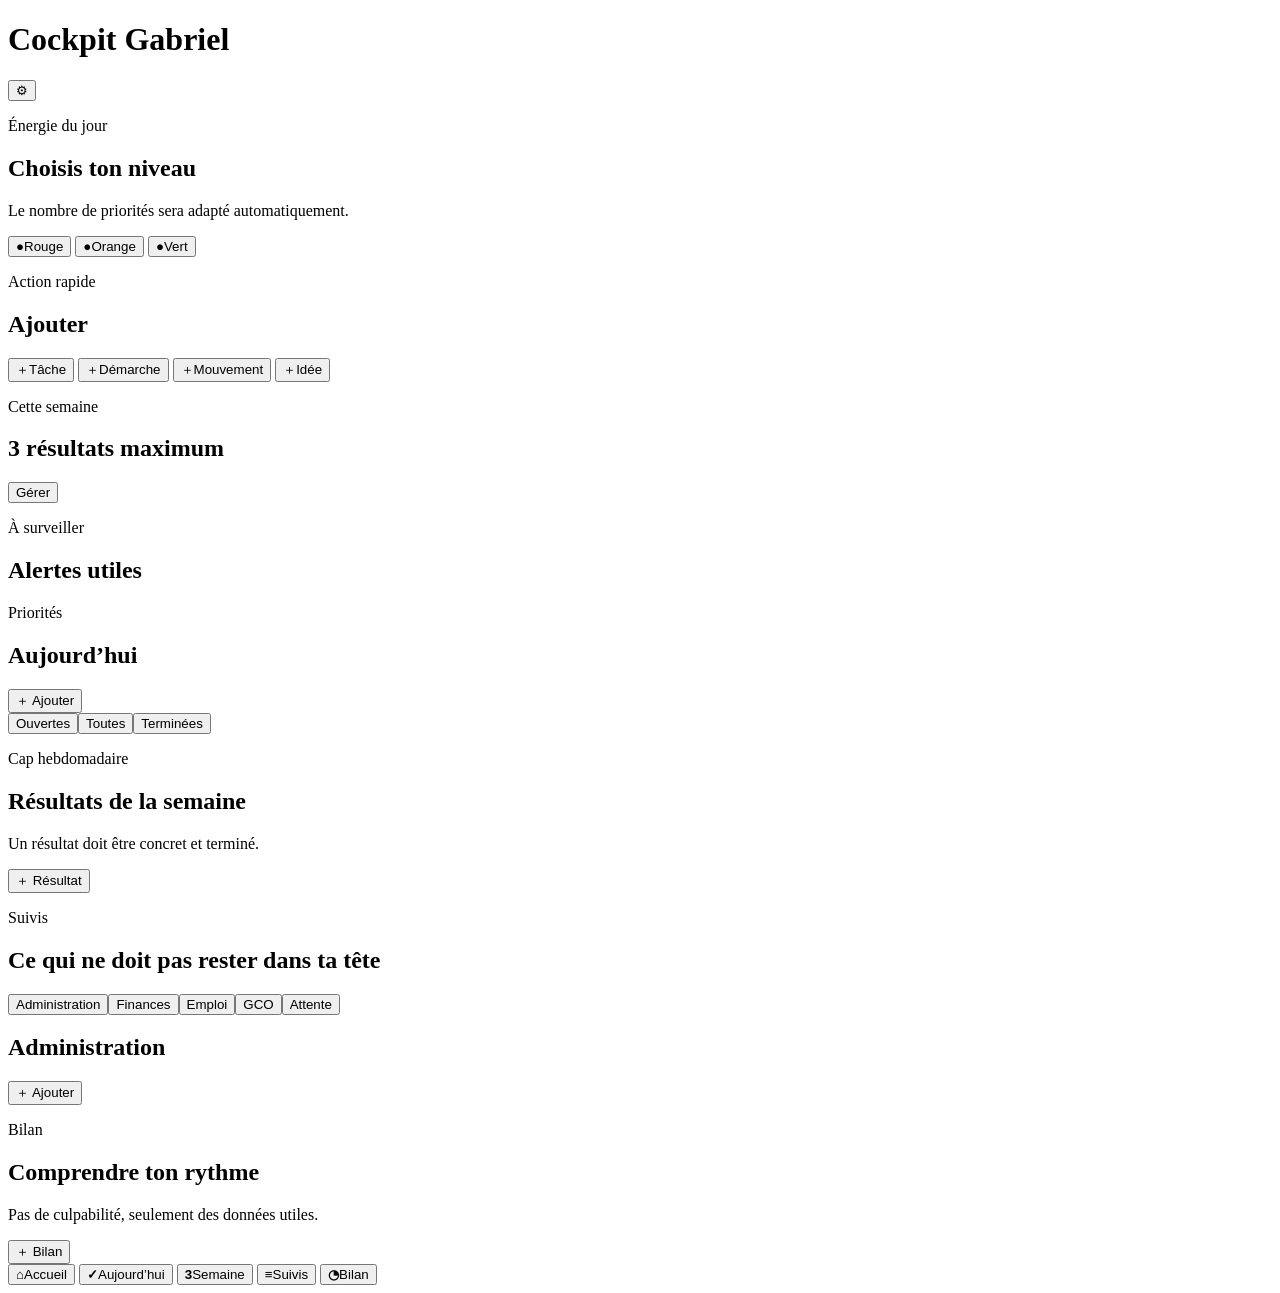
==== index.html @ 53bb4155 "Ajouter l’interface iPhone du cockpit" ====
<!doctype html>
<html lang="fr">
<head>
  <meta charset="utf-8">
  <meta name="viewport" content="width=device-width,initial-scale=1,viewport-fit=cover">
  <meta name="theme-color" content="#071329">
  <meta name="apple-mobile-web-app-capable" content="yes">
  <meta name="apple-mobile-web-app-status-bar-style" content="black-translucent">
  <meta name="apple-mobile-web-app-title" content="Cockpit Gabriel">
  <link rel="manifest" href="manifest.webmanifest">
  <link rel="stylesheet" href="styles.css">
  <title>Cockpit Gabriel</title>
</head>
<body>
  <header class="topbar">
    <div><p id="today" class="eyebrow"></p><h1 id="hello">Cockpit Gabriel</h1></div>
    <button id="backupBtn" class="icon-btn" aria-label="Sauvegarde">⚙︎</button>
  </header>

  <main>
    <section id="home" class="view active">
      <article class="panel energy-panel">
        <p class="eyebrow">Énergie du jour</p>
        <h2 id="energyTitle">Choisis ton niveau</h2>
        <p id="energyAdvice" class="muted">Le nombre de priorités sera adapté automatiquement.</p>
        <div class="energy-grid">
          <button data-energy="Rouge" class="energy red">●<span>Rouge</span></button>
          <button data-energy="Orange" class="energy orange">●<span>Orange</span></button>
          <button data-energy="Vert" class="energy green">●<span>Vert</span></button>
        </div>
      </article>
      <div id="kpis" class="kpis"></div>
      <article class="panel">
        <div class="section-head"><div><p class="eyebrow">Action rapide</p><h2>Ajouter</h2></div></div>
        <div class="quick-grid">
          <button data-add="task">＋<span>Tâche</span></button>
          <button data-add="admin">＋<span>Démarche</span></button>
          <button data-add="finance">＋<span>Mouvement</span></button>
          <button data-add="idea">＋<span>Idée</span></button>
        </div>
      </article>
      <article class="panel">
        <div class="section-head"><div><p class="eyebrow">Cette semaine</p><h2>3 résultats maximum</h2></div><button data-go="week" class="link-btn">Gérer</button></div>
        <div id="homeGoals" class="stack"></div>
      </article>
      <article class="panel">
        <div class="section-head"><div><p class="eyebrow">À surveiller</p><h2>Alertes utiles</h2></div></div>
        <div id="alerts" class="stack"></div>
      </article>
    </section>

    <section id="todayView" class="view">
      <div class="page-head"><div><p class="eyebrow">Priorités</p><h2>Aujourd’hui</h2><p id="limit" class="muted"></p></div><button data-add="task" class="primary">＋ Ajouter</button></div>
      <div class="chips"><button data-filter="open" class="chip active">Ouvertes</button><button data-filter="all" class="chip">Toutes</button><button data-filter="done" class="chip">Terminées</button></div>
      <div id="tasks" class="stack"></div>
    </section>

    <section id="week" class="view">
      <div class="page-head"><div><p class="eyebrow">Cap hebdomadaire</p><h2>Résultats de la semaine</h2><p class="muted">Un résultat doit être concret et terminé.</p></div><button data-add="goal" class="primary">＋ Résultat</button></div>
      <div id="goals" class="stack"></div>
    </section>

    <section id="follow" class="view">
      <div class="page-head"><div><p class="eyebrow">Suivis</p><h2>Ce qui ne doit pas rester dans ta tête</h2></div></div>
      <div class="chips modules"><button data-module="admin" class="chip active">Administration</button><button data-module="finance" class="chip">Finances</button><button data-module="jobs" class="chip">Emploi</button><button data-module="gco" class="chip">GCO</button><button data-module="ideas" class="chip">Attente</button></div>
      <div id="moduleSummary" class="summary"></div>
      <div class="section-head module-title"><h2 id="moduleTitle">Administration</h2><button id="moduleAdd" class="primary">＋ Ajouter</button></div>
      <div id="moduleList" class="stack"></div>
    </section>

    <section id="review" class="view">
      <div class="page-head"><div><p class="eyebrow">Bilan</p><h2>Comprendre ton rythme</h2><p class="muted">Pas de culpabilité, seulement des données utiles.</p></div><button data-add="checkin" class="primary">＋ Bilan</button></div>
      <div id="reviewKpis" class="kpis"></div>
      <div id="checkins" class="stack"></div>
    </section>
  </main>

  <nav class="bottom-nav">
    <button data-view="home" class="active"><b>⌂</b><span>Accueil</span></button>
    <button data-view="todayView"><b>✓</b><span>Aujourd’hui</span></button>
    <button data-view="week"><b>3</b><span>Semaine</span></button>
    <button data-view="follow"><b>≡</b><span>Suivis</span></button>
    <button data-view="review"><b>◔</b><span>Bilan</span></button>
  </nav>

  <dialog id="editor">
    <form id="editorForm">
      <div class="dialog-head"><div><p class="eyebrow" id="formKicker">Nouvel élément</p><h2 id="formTitle">Ajouter</h2></div><button type="button" data-close="editor" class="icon-btn">✕</button></div>
      <div id="fields" class="fields"></div>
      <div class="dialog-actions"><button type="button" data-close="editor" class="secondary">Annuler</button><button class="primary">Enregistrer</button></div>
    </form>
  </dialog>

  <dialog id="settingsDialog">
    <div class="settings-wrap">
      <div class="dialog-head"><div><p class="eyebrow">Données</p><h2>Sauvegarde</h2></div><button type="button" data-close="settingsDialog" class="icon-btn">✕</button></div>
      <p class="muted">Les données restent dans Safari sur cet iPhone. Exporte régulièrement une sauvegarde dans Fichiers ou iCloud Drive.</p>
      <button id="exportBtn" class="primary full">Exporter la sauvegarde</button>
      <label class="secondary full file-label">Restaurer une sauvegarde<input id="importInput" type="file" accept="application/json,.json"></label>
      <button id="resetBtn" class="danger full">Effacer toutes les données</button>
    </div>
  </dialog>

  <div id="toast"></div>
  <script src="app.js"></script>
</body>
</html>
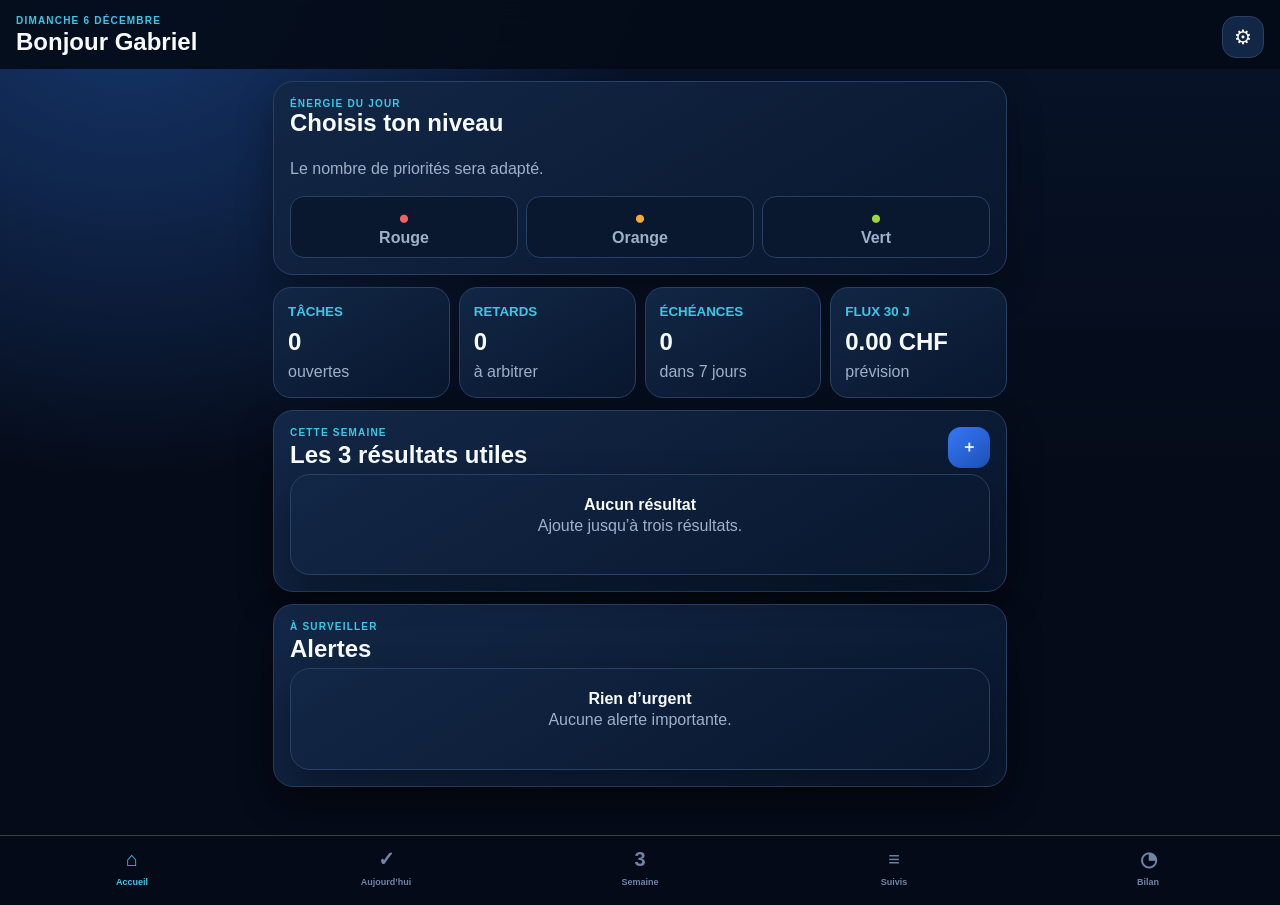
==== commit cb1104ee: "Ouvrir directement Cockpit Gabriel" ====
--- a/index.html
+++ b/index.html
@@ -2,106 +2,12 @@
 <html lang="fr">
 <head>
   <meta charset="utf-8">
-  <meta name="viewport" content="width=device-width,initial-scale=1,viewport-fit=cover">
-  <meta name="theme-color" content="#071329">
-  <meta name="apple-mobile-web-app-capable" content="yes">
-  <meta name="apple-mobile-web-app-status-bar-style" content="black-translucent">
-  <meta name="apple-mobile-web-app-title" content="Cockpit Gabriel">
-  <link rel="manifest" href="manifest.webmanifest">
-  <link rel="stylesheet" href="styles.css">
+  <meta name="viewport" content="width=device-width,initial-scale=1">
+  <meta http-equiv="refresh" content="0; url=./cockpit.html">
   <title>Cockpit Gabriel</title>
+  <script>location.replace('./cockpit.html');</script>
 </head>
 <body>
-  <header class="topbar">
-    <div><p id="today" class="eyebrow"></p><h1 id="hello">Cockpit Gabriel</h1></div>
-    <button id="backupBtn" class="icon-btn" aria-label="Sauvegarde">⚙︎</button>
-  </header>
-
-  <main>
-    <section id="home" class="view active">
-      <article class="panel energy-panel">
-        <p class="eyebrow">Énergie du jour</p>
-        <h2 id="energyTitle">Choisis ton niveau</h2>
-        <p id="energyAdvice" class="muted">Le nombre de priorités sera adapté automatiquement.</p>
-        <div class="energy-grid">
-          <button data-energy="Rouge" class="energy red">●<span>Rouge</span></button>
-          <button data-energy="Orange" class="energy orange">●<span>Orange</span></button>
-          <button data-energy="Vert" class="energy green">●<span>Vert</span></button>
-        </div>
-      </article>
-      <div id="kpis" class="kpis"></div>
-      <article class="panel">
-        <div class="section-head"><div><p class="eyebrow">Action rapide</p><h2>Ajouter</h2></div></div>
-        <div class="quick-grid">
-          <button data-add="task">＋<span>Tâche</span></button>
-          <button data-add="admin">＋<span>Démarche</span></button>
-          <button data-add="finance">＋<span>Mouvement</span></button>
-          <button data-add="idea">＋<span>Idée</span></button>
-        </div>
-      </article>
-      <article class="panel">
-        <div class="section-head"><div><p class="eyebrow">Cette semaine</p><h2>3 résultats maximum</h2></div><button data-go="week" class="link-btn">Gérer</button></div>
-        <div id="homeGoals" class="stack"></div>
-      </article>
-      <article class="panel">
-        <div class="section-head"><div><p class="eyebrow">À surveiller</p><h2>Alertes utiles</h2></div></div>
-        <div id="alerts" class="stack"></div>
-      </article>
-    </section>
-
-    <section id="todayView" class="view">
-      <div class="page-head"><div><p class="eyebrow">Priorités</p><h2>Aujourd’hui</h2><p id="limit" class="muted"></p></div><button data-add="task" class="primary">＋ Ajouter</button></div>
-      <div class="chips"><button data-filter="open" class="chip active">Ouvertes</button><button data-filter="all" class="chip">Toutes</button><button data-filter="done" class="chip">Terminées</button></div>
-      <div id="tasks" class="stack"></div>
-    </section>
-
-    <section id="week" class="view">
-      <div class="page-head"><div><p class="eyebrow">Cap hebdomadaire</p><h2>Résultats de la semaine</h2><p class="muted">Un résultat doit être concret et terminé.</p></div><button data-add="goal" class="primary">＋ Résultat</button></div>
-      <div id="goals" class="stack"></div>
-    </section>
-
-    <section id="follow" class="view">
-      <div class="page-head"><div><p class="eyebrow">Suivis</p><h2>Ce qui ne doit pas rester dans ta tête</h2></div></div>
-      <div class="chips modules"><button data-module="admin" class="chip active">Administration</button><button data-module="finance" class="chip">Finances</button><button data-module="jobs" class="chip">Emploi</button><button data-module="gco" class="chip">GCO</button><button data-module="ideas" class="chip">Attente</button></div>
-      <div id="moduleSummary" class="summary"></div>
-      <div class="section-head module-title"><h2 id="moduleTitle">Administration</h2><button id="moduleAdd" class="primary">＋ Ajouter</button></div>
-      <div id="moduleList" class="stack"></div>
-    </section>
-
-    <section id="review" class="view">
-      <div class="page-head"><div><p class="eyebrow">Bilan</p><h2>Comprendre ton rythme</h2><p class="muted">Pas de culpabilité, seulement des données utiles.</p></div><button data-add="checkin" class="primary">＋ Bilan</button></div>
-      <div id="reviewKpis" class="kpis"></div>
-      <div id="checkins" class="stack"></div>
-    </section>
-  </main>
-
-  <nav class="bottom-nav">
-    <button data-view="home" class="active"><b>⌂</b><span>Accueil</span></button>
-    <button data-view="todayView"><b>✓</b><span>Aujourd’hui</span></button>
-    <button data-view="week"><b>3</b><span>Semaine</span></button>
-    <button data-view="follow"><b>≡</b><span>Suivis</span></button>
-    <button data-view="review"><b>◔</b><span>Bilan</span></button>
-  </nav>
-
-  <dialog id="editor">
-    <form id="editorForm">
-      <div class="dialog-head"><div><p class="eyebrow" id="formKicker">Nouvel élément</p><h2 id="formTitle">Ajouter</h2></div><button type="button" data-close="editor" class="icon-btn">✕</button></div>
-      <div id="fields" class="fields"></div>
-      <div class="dialog-actions"><button type="button" data-close="editor" class="secondary">Annuler</button><button class="primary">Enregistrer</button></div>
-    </form>
-  </dialog>
-
-  <dialog id="settingsDialog">
-    <div class="settings-wrap">
-      <div class="dialog-head"><div><p class="eyebrow">Données</p><h2>Sauvegarde</h2></div><button type="button" data-close="settingsDialog" class="icon-btn">✕</button></div>
-      <p class="muted">Les données restent dans Safari sur cet iPhone. Exporte régulièrement une sauvegarde dans Fichiers ou iCloud Drive.</p>
-      <button id="exportBtn" class="primary full">Exporter la sauvegarde</button>
-      <label class="secondary full file-label">Restaurer une sauvegarde<input id="importInput" type="file" accept="application/json,.json"></label>
-      <button id="resetBtn" class="danger full">Effacer toutes les données</button>
-    </div>
-  </dialog>
-
-  <div id="toast"></div>
-  <script src="app.js"></script>
+  <p><a href="./cockpit.html">Ouvrir Cockpit Gabriel</a></p>
 </body>
-</html>+</html>
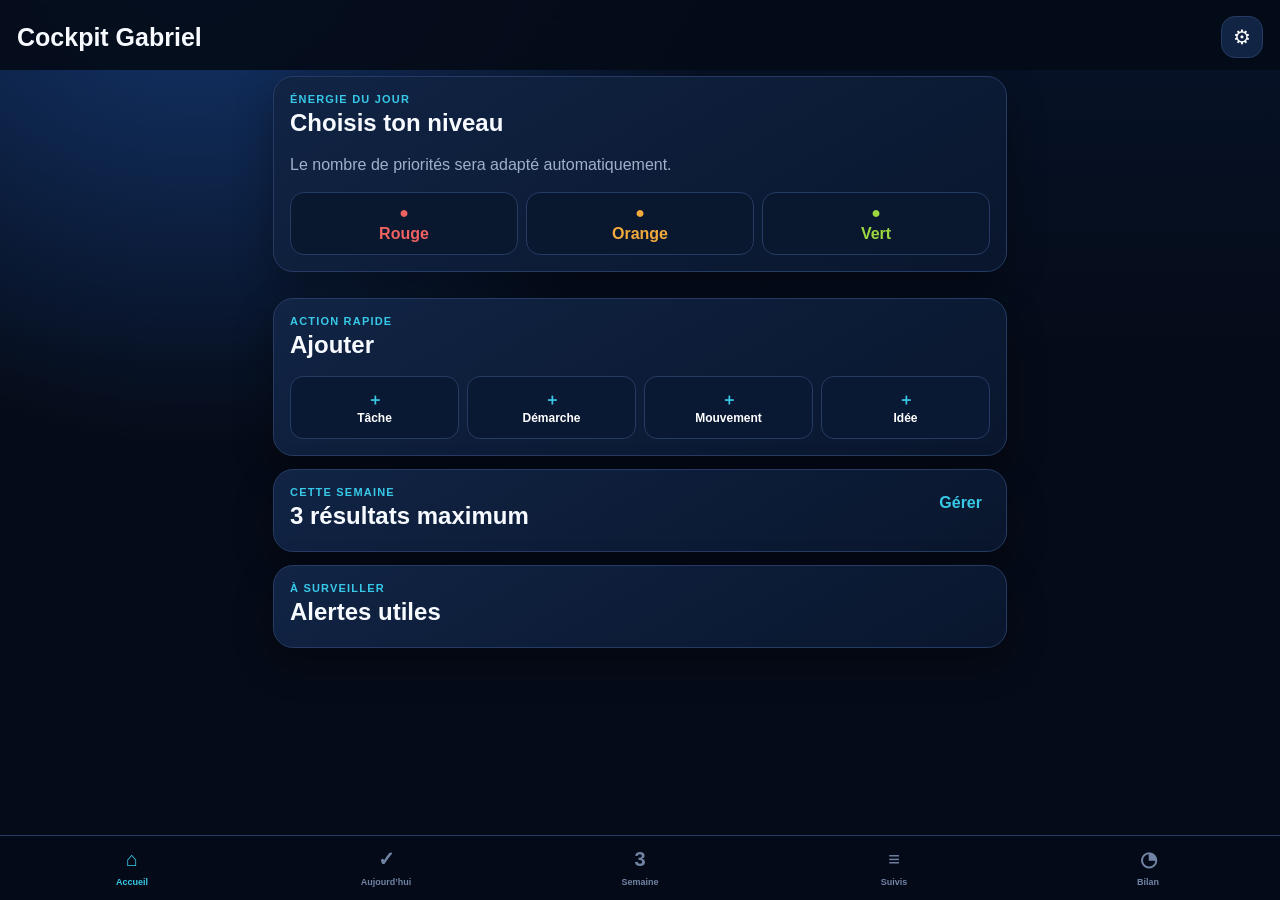
==== commit d9223ae0: "Corriger l’interface et préparer la sauvegarde des tâches" ====
--- a/index.html
+++ b/index.html
@@ -2,12 +2,105 @@
 <html lang="fr">
 <head>
   <meta charset="utf-8">
-  <meta name="viewport" content="width=device-width,initial-scale=1">
-  <meta http-equiv="refresh" content="0; url=./cockpit.html">
+  <meta name="viewport" content="width=device-width,initial-scale=1,viewport-fit=cover">
+  <meta name="theme-color" content="#071329">
+  <meta name="apple-mobile-web-app-capable" content="yes">
+  <meta name="apple-mobile-web-app-status-bar-style" content="black-translucent">
+  <meta name="apple-mobile-web-app-title" content="Cockpit Gabriel">
+  <link rel="stylesheet" href="styles.css?v=20260720-3">
   <title>Cockpit Gabriel</title>
-  <script>location.replace('./cockpit.html');</script>
 </head>
 <body>
-  <p><a href="./cockpit.html">Ouvrir Cockpit Gabriel</a></p>
+  <header class="topbar">
+    <div><p id="today" class="eyebrow"></p><h1 id="hello">Cockpit Gabriel</h1></div>
+    <button id="backupBtn" class="icon-btn" aria-label="Sauvegarde">⚙︎</button>
+  </header>
+
+  <main>
+    <section id="home" class="view active">
+      <article class="panel energy-panel">
+        <p class="eyebrow">Énergie du jour</p>
+        <h2 id="energyTitle">Choisis ton niveau</h2>
+        <p id="energyAdvice" class="muted">Le nombre de priorités sera adapté automatiquement.</p>
+        <div class="energy-grid">
+          <button data-energy="Rouge" class="energy red">●<span>Rouge</span></button>
+          <button data-energy="Orange" class="energy orange">●<span>Orange</span></button>
+          <button data-energy="Vert" class="energy green">●<span>Vert</span></button>
+        </div>
+      </article>
+      <div id="kpis" class="kpis"></div>
+      <article class="panel">
+        <div class="section-head"><div><p class="eyebrow">Action rapide</p><h2>Ajouter</h2></div></div>
+        <div class="quick-grid">
+          <button data-add="task">＋<span>Tâche</span></button>
+          <button data-add="admin">＋<span>Démarche</span></button>
+          <button data-add="finance">＋<span>Mouvement</span></button>
+          <button data-add="idea">＋<span>Idée</span></button>
+        </div>
+      </article>
+      <article class="panel">
+        <div class="section-head"><div><p class="eyebrow">Cette semaine</p><h2>3 résultats maximum</h2></div><button data-go="week" class="link-btn">Gérer</button></div>
+        <div id="homeGoals" class="stack"></div>
+      </article>
+      <article class="panel">
+        <div class="section-head"><div><p class="eyebrow">À surveiller</p><h2>Alertes utiles</h2></div></div>
+        <div id="alerts" class="stack"></div>
+      </article>
+    </section>
+
+    <section id="todayView" class="view">
+      <div class="page-head"><div><p class="eyebrow">Priorités</p><h2>Aujourd’hui</h2><p id="limit" class="muted"></p></div><button data-add="task" class="primary">＋ Ajouter</button></div>
+      <div class="chips"><button data-filter="open" class="chip active">Ouvertes</button><button data-filter="all" class="chip">Toutes</button><button data-filter="done" class="chip">Terminées</button></div>
+      <div id="tasks" class="stack"></div>
+    </section>
+
+    <section id="week" class="view">
+      <div class="page-head"><div><p class="eyebrow">Cap hebdomadaire</p><h2>Résultats de la semaine</h2><p class="muted">Un résultat doit être concret et terminé.</p></div><button data-add="goal" class="primary">＋ Résultat</button></div>
+      <div id="goals" class="stack"></div>
+    </section>
+
+    <section id="follow" class="view">
+      <div class="page-head"><div><p class="eyebrow">Suivis</p><h2>Ce qui ne doit pas rester dans ta tête</h2></div></div>
+      <div class="chips modules"><button data-module="admin" class="chip active">Administration</button><button data-module="finance" class="chip">Finances</button><button data-module="jobs" class="chip">Emploi</button><button data-module="gco" class="chip">GCO</button><button data-module="ideas" class="chip">Attente</button></div>
+      <div id="moduleSummary" class="summary"></div>
+      <div class="section-head module-title"><h2 id="moduleTitle">Administration</h2><button id="moduleAdd" class="primary">＋ Ajouter</button></div>
+      <div id="moduleList" class="stack"></div>
+    </section>
+
+    <section id="review" class="view">
+      <div class="page-head"><div><p class="eyebrow">Bilan</p><h2>Comprendre ton rythme</h2><p class="muted">Pas de culpabilité, seulement des données utiles.</p></div><button data-add="checkin" class="primary">＋ Bilan</button></div>
+      <div id="reviewKpis" class="kpis"></div>
+      <div id="checkins" class="stack"></div>
+    </section>
+  </main>
+
+  <nav class="bottom-nav">
+    <button data-view="home" class="active"><b>⌂</b><span>Accueil</span></button>
+    <button data-view="todayView"><b>✓</b><span>Aujourd’hui</span></button>
+    <button data-view="week"><b>3</b><span>Semaine</span></button>
+    <button data-view="follow"><b>≡</b><span>Suivis</span></button>
+    <button data-view="review"><b>◔</b><span>Bilan</span></button>
+  </nav>
+
+  <dialog id="editor">
+    <form id="editorForm">
+      <div class="dialog-head"><div><p class="eyebrow" id="formKicker">Nouvel élément</p><h2 id="formTitle">Ajouter</h2></div><button type="button" data-close="editor" class="icon-btn">✕</button></div>
+      <div id="fields" class="fields"></div>
+      <div class="dialog-actions"><button type="button" data-close="editor" class="secondary">Annuler</button><button type="submit" class="primary">Enregistrer</button></div>
+    </form>
+  </dialog>
+
+  <dialog id="settingsDialog">
+    <div class="settings-wrap">
+      <div class="dialog-head"><div><p class="eyebrow">Données</p><h2>Sauvegarde</h2></div><button type="button" data-close="settingsDialog" class="icon-btn">✕</button></div>
+      <p class="muted">Les données restent dans Safari sur cet iPhone. Exporte régulièrement une sauvegarde dans Fichiers ou iCloud Drive.</p>
+      <button id="exportBtn" class="primary full">Exporter la sauvegarde</button>
+      <label class="secondary full file-label">Restaurer une sauvegarde<input id="importInput" type="file" accept="application/json,.json"></label>
+      <button id="resetBtn" class="danger full">Effacer toutes les données</button>
+    </div>
+  </dialog>
+
+  <div id="toast"></div>
+  <script src="app.js?v=20260720-3"></script>
 </body>
 </html>
--- a/styles.css
+++ b/styles.css
@@ -0,0 +1 @@
+:root{color-scheme:dark;--bg:#050b18;--panel:#0d1c38;--panel2:#112444;--line:#263b63;--txt:#f7fbff;--muted:#9eb0ca;--blue:#3478f6;--cyan:#38c9e8;--green:#9bd83f;--orange:#f2aa3d;--red:#ef6262;--purple:#9b7df5;font-family:-apple-system,BlinkMacSystemFont,"SF Pro Display","Segoe UI",sans-serif}*{box-sizing:border-box}html,body{margin:0;min-height:100%;background:radial-gradient(circle at 15% -10%,#15376e 0,transparent 38%),linear-gradient(#071329,#050b18 48%);color:var(--txt)}body{padding-bottom:calc(88px + env(safe-area-inset-bottom))}button,input,select,textarea{font:inherit}.topbar{position:sticky;top:0;z-index:10;display:flex;justify-content:space-between;align-items:center;padding:calc(16px + env(safe-area-inset-top)) 17px 12px;background:#050b18e8;backdrop-filter:blur(18px)}.topbar h1{font-size:25px;margin:2px 0}.eyebrow{font-size:11px;text-transform:uppercase;letter-spacing:1.2px;color:var(--cyan);font-weight:800;margin:0}.icon-btn{width:42px;height:42px;border:1px solid var(--line);border-radius:14px;background:var(--panel2);color:white;font-size:20px}main{max-width:760px;margin:auto;padding:0 13px 26px}.view{display:none}.view.active{display:block}.panel,.item,.empty,.summary{background:linear-gradient(150deg,var(--panel2),#09162d);border:1px solid var(--line);border-radius:20px;box-shadow:0 15px 38px #0005}.panel{padding:16px;margin:13px 0}.energy-panel{margin-top:6px}.energy-panel h2,.section-head h2,.page-head h2{margin:4px 0 5px}.muted{color:var(--muted);line-height:1.45}.energy-grid{display:grid;grid-template-columns:repeat(3,1fr);gap:8px;margin-top:14px}.energy{padding:11px 3px;border:1px solid var(--line);border-radius:14px;background:#09172f;color:var(--muted);font-weight:800}.energy span{display:block;margin-top:3px}.energy.red{color:var(--red)}.energy.orange{color:var(--orange)}.energy.green{color:var(--green)}.energy.selected{transform:translateY(-1px);box-shadow:0 0 0 2px currentColor}.kpis{display:grid;grid-template-columns:repeat(2,1fr);gap:9px;margin:13px 0}.kpi{min-height:103px;padding:14px;background:linear-gradient(150deg,#112745,#09162e);border:1px solid var(--line);border-radius:18px}.kpi small{color:var(--cyan);font-weight:800;text-transform:uppercase;letter-spacing:.7px}.kpi b{display:block;font-size:25px;margin:8px 0 4px}.section-head,.page-head,.item-top,.dialog-head{display:flex;justify-content:space-between;align-items:flex-start;gap:10px}.page-head{padding:7px 2px 3px}.page-head h2{font-size:28px}.quick-grid{display:grid;grid-template-columns:repeat(4,1fr);gap:8px;margin-top:12px}.quick-grid button{padding:13px 4px;border:1px solid var(--line);background:#0a1933;color:white;border-radius:13px;font-weight:800}.quick-grid button:first-line{color:var(--cyan)}.quick-grid span{display:block;font-size:12px}.primary,.secondary,.danger,.chip,.link-btn,.actions button{border-radius:13px;font-weight:800}.primary{border:0;background:linear-gradient(135deg,var(--blue),#1f50b8);color:white;padding:11px 13px}.secondary{border:1px solid var(--line);background:#132440;color:white;padding:11px 13px}.danger{border:1px solid #ef626280;background:#ef62621b;color:#ffb5b5;padding:11px 13px}.link-btn{border:0;background:none;color:var(--cyan);padding:8px}.chips{display:flex;gap:8px;overflow:auto;padding:8px 1px 11px;scrollbar-width:none}.chip{white-space:nowrap;border:1px solid var(--line);background:#09172f;color:var(--muted);padding:8px 12px}.chip.active{border-color:var(--blue);background:#3478f629;color:white}.stack{display:grid;gap:9px}.item{padding:14px}.item h3{margin:0;font-size:17px}.item p{margin:6px 0 0}.badges{display:flex;flex-wrap:wrap;gap:6px;margin-top:10px}.badge{font-size:11px;font-weight:800;padding:6px 8px;border-radius:999px;background:#172b4d;color:#cad7ea}.badge.red{background:#ef62621f;color:#ff9f9f}.badge.orange{background:#f2aa3d1f;color:#ffc66f}.badge.green{background:#9bd83f1f;color:#cdf68a}.badge.blue{background:#3478f629;color:#8bb4ff}.badge.purple{background:#9b7df529;color:#c7b7ff}.actions{display:flex;gap:6px;margin-top:12px}.actions button{flex:1;padding:8px;border:1px solid var(--line);background:#0b1a34;color:white;font-size:12px}.actions .done{color:#cdf68a;border-color:#9bd83f66}.progress{height:8px;border-radius:999px;background:#061127;overflow:hidden;margin-top:11px}.progress span{display:block;height:100%;background:linear-gradient(90deg,var(--blue),var(--cyan))}.empty{padding:21px;text-align:center}.empty b{font-size:18px}.summary{padding:14px;display:grid;grid-template-columns:repeat(3,1fr);gap:6px;margin:4px 0 12px}.sum{text-align:center}.sum b{display:block;font-size:19px}.sum small{font-size:10px;color:var(--muted)}.module-title{align-items:center;margin:16px 0 10px}.bottom-nav{position:fixed;z-index:11;left:0;right:0;bottom:0;display:grid;grid-template-columns:repeat(5,1fr);padding:7px 5px calc(7px + env(safe-area-inset-bottom));background:#050b18ed;border-top:1px solid var(--line);backdrop-filter:blur(18px)}.bottom-nav button{border:0;background:none;color:#7184a5;padding:4px 1px}.bottom-nav b{display:block;font-size:20px}.bottom-nav span{font-size:9px;font-weight:700}.bottom-nav .active{color:var(--cyan)}dialog{width:min(680px,calc(100% - 18px));max-height:calc(100dvh - 24px);border:1px solid var(--line);border-radius:24px;background:#08152c;color:white;padding:0}dialog::backdrop{background:#000b;backdrop-filter:blur(5px)}dialog form,.settings-wrap{padding:17px;overflow:auto;max-height:calc(100dvh - 24px)}.fields{display:grid;gap:11px}.field{display:grid;gap:5px}.field label{font-size:12px;font-weight:800;color:#cad7ea}.field input,.field select,.field textarea{width:100%;border:1px solid var(--line);background:#061127;color:white;border-radius:13px;padding:12px;outline:none}.field textarea{min-height:84px}.dialog-actions{display:grid;grid-template-columns:1fr 1.4fr;gap:8px;margin-top:16px}.full{width:100%;display:block;text-align:center;margin-top:10px}.file-label input{display:none}#toast{position:fixed;z-index:50;left:50%;bottom:calc(88px + env(safe-area-inset-bottom));transform:translate(-50%,18px);opacity:0;transition:.2s;background:white;color:#071329;border-radius:999px;padding:10px 15px;font-size:13px;font-weight:800;max-width:90%;white-space:nowrap;overflow:hidden;text-overflow:ellipsis}#toast.show{opacity:1;transform:translate(-50%,0)}@media(min-width:620px){.kpis{grid-template-columns:repeat(4,1fr)}}@media(max-width:390px){.quick-grid{grid-template-columns:repeat(2,1fr)}.topbar h1{font-size:22px}.bottom-nav span{font-size:8px}}
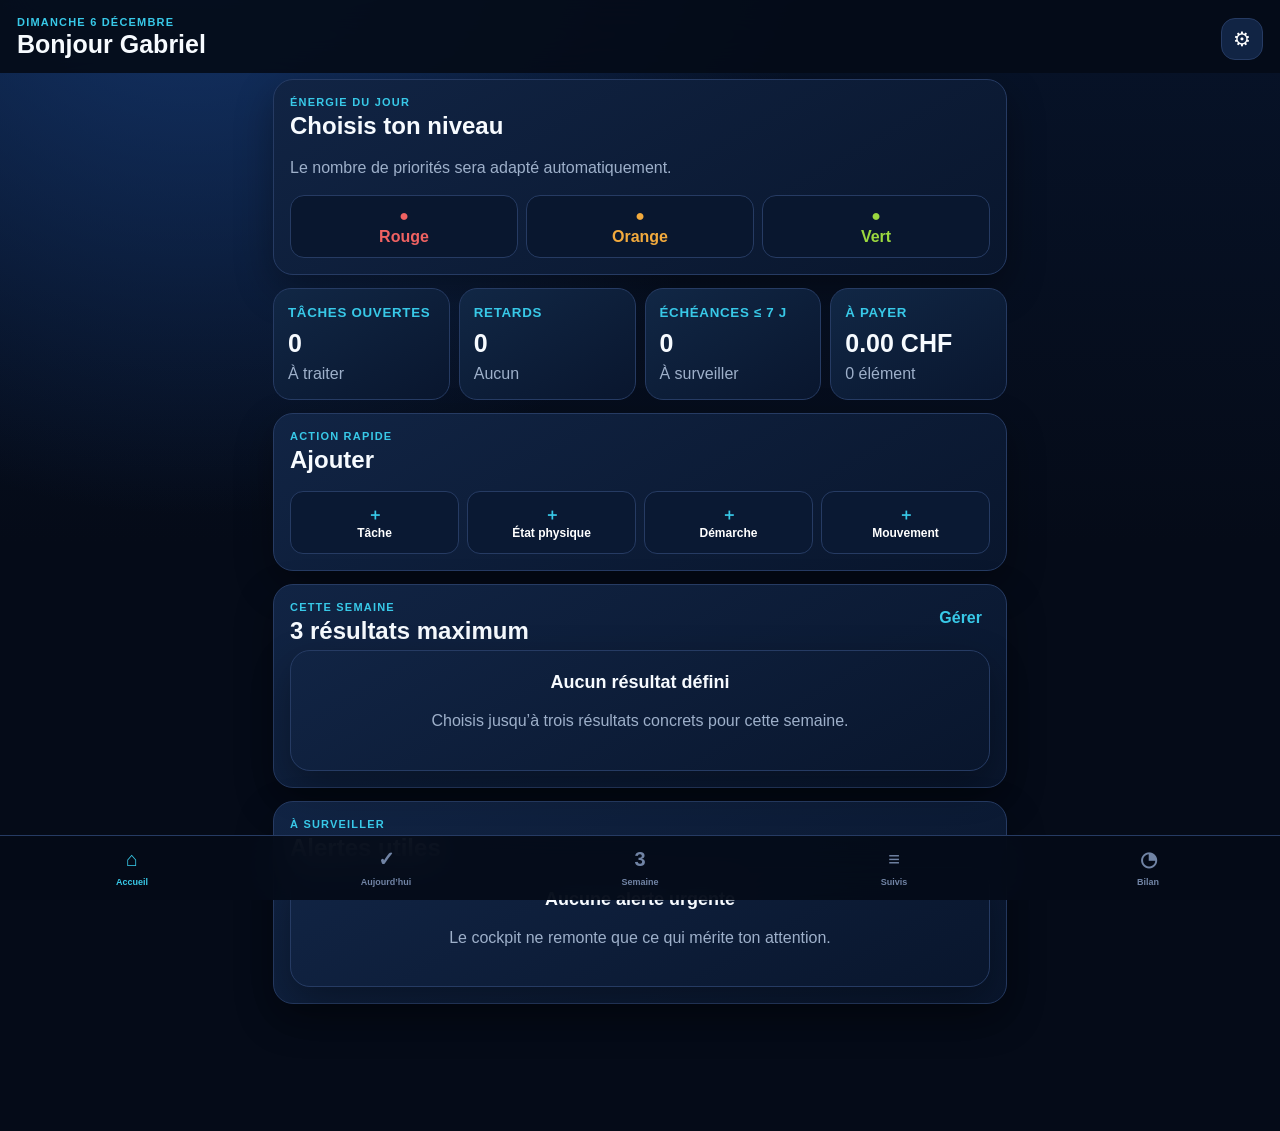
==== commit 486f41e2: "Afficher le module État physique dans le cockpit" ====
--- a/index.html
+++ b/index.html
@@ -7,7 +7,7 @@
   <meta name="apple-mobile-web-app-capable" content="yes">
   <meta name="apple-mobile-web-app-status-bar-style" content="black-translucent">
   <meta name="apple-mobile-web-app-title" content="Cockpit Gabriel">
-  <link rel="stylesheet" href="styles.css?v=20260720-3">
+  <link rel="stylesheet" href="styles.css?v=20260720-4">
   <title>Cockpit Gabriel</title>
 </head>
 <body>
@@ -33,9 +33,9 @@
         <div class="section-head"><div><p class="eyebrow">Action rapide</p><h2>Ajouter</h2></div></div>
         <div class="quick-grid">
           <button data-add="task">＋<span>Tâche</span></button>
+          <button data-add="health">＋<span>État physique</span></button>
           <button data-add="admin">＋<span>Démarche</span></button>
           <button data-add="finance">＋<span>Mouvement</span></button>
-          <button data-add="idea">＋<span>Idée</span></button>
         </div>
       </article>
       <article class="panel">
@@ -61,8 +61,9 @@
 
     <section id="follow" class="view">
       <div class="page-head"><div><p class="eyebrow">Suivis</p><h2>Ce qui ne doit pas rester dans ta tête</h2></div></div>
-      <div class="chips modules"><button data-module="admin" class="chip active">Administration</button><button data-module="finance" class="chip">Finances</button><button data-module="jobs" class="chip">Emploi</button><button data-module="gco" class="chip">GCO</button><button data-module="ideas" class="chip">Attente</button></div>
+      <div class="chips modules"><button data-module="admin" class="chip active">Administration</button><button data-module="health" class="chip">État physique</button><button data-module="finance" class="chip">Finances</button><button data-module="jobs" class="chip">Emploi</button><button data-module="gco" class="chip">GCO</button><button data-module="ideas" class="chip">Attente</button></div>
       <div id="moduleSummary" class="summary"></div>
+      <p id="moduleNotice" class="muted" hidden></p>
       <div class="section-head module-title"><h2 id="moduleTitle">Administration</h2><button id="moduleAdd" class="primary">＋ Ajouter</button></div>
       <div id="moduleList" class="stack"></div>
     </section>
@@ -101,6 +102,7 @@
   </dialog>
 
   <div id="toast"></div>
-  <script src="app.js?v=20260720-3"></script>
+  <script src="app.js?v=20260720-4"></script>
+  <script src="health.js?v=20260720-4"></script>
 </body>
 </html>
